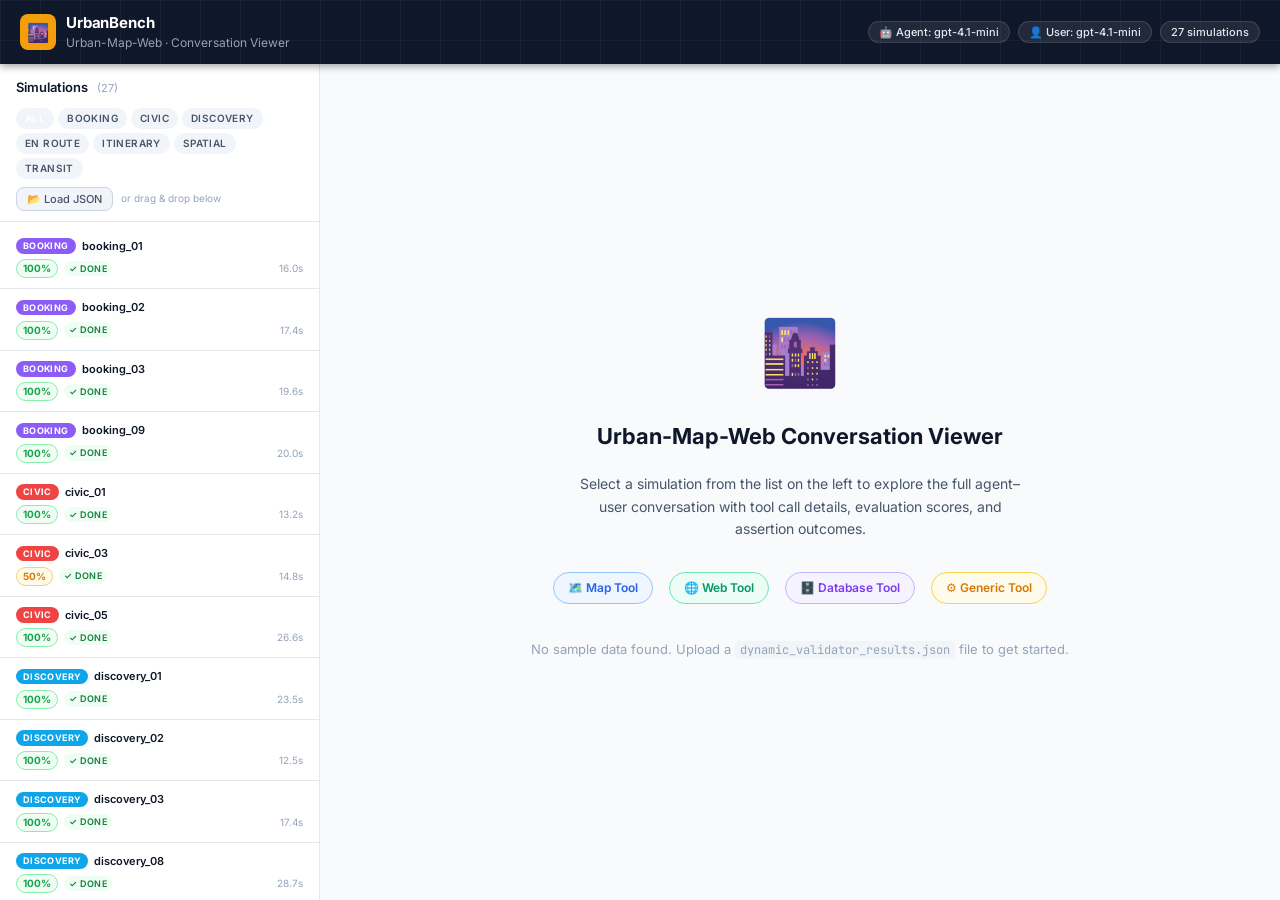
==== index.html @ 70cc8c1f "feat: urban map web discovery conversation viewer with benchmark metrics - Interactive web app to vi" ====
<!DOCTYPE html>
<html lang="en">
<head>
  <meta charset="UTF-8">
  <meta name="viewport" content="width=device-width, initial-scale=1.0">
  <title>UrbanBench — Conversation Viewer</title>
  <meta name="description" content="Visualise agent–user conversations from the UrbanBench urban-map-web benchmark.">

  <!-- Fonts -->
  <link rel="preconnect" href="https://fonts.googleapis.com">
  <link rel="preconnect" href="https://fonts.gstatic.com" crossorigin>
  <link href="https://fonts.googleapis.com/css2?family=Inter:wght@400;500;600;700&family=JetBrains+Mono:wght@400;600&display=swap" rel="stylesheet">

  <!-- Styles -->
  <link rel="stylesheet" href="css/theme.css">
  <link rel="stylesheet" href="css/components.css">
</head>

<body>

  <!-- ── Loading / Error overlays ────────────────────────────────────────── -->
  <div id="loading-overlay">
    <div class="spinner"></div>
    <p>Loading simulation data…</p>
  </div>

  <div id="error-overlay" class="hidden">
    <span style="font-size:48px">⚠️</span>
    <p id="error-msg">An error occurred.</p>
    <label for="file-input-err" style="cursor:pointer;margin-top:8px">
      <button onclick="document.getElementById('file-input').click()"
              style="padding:6px 16px;border-radius:6px;border:1px solid var(--border-medium);background:var(--surface-0);font-size:13px">
        Upload JSON file
      </button>
    </label>
  </div>

  <!-- ── Header ───────────────────────────────────────────────────────────── -->
  <header id="app-header">
    <a class="header-logo" href="#">
      <div class="header-logo-icon" title="UrbanBench">🌆</div>
      <div>
        <div class="header-title">UrbanBench</div>
        <div class="header-subtitle">Urban-Map-Web · Conversation Viewer</div>
      </div>
    </a>

    <div class="header-spacer"></div>

    <!-- Populated by app.js once data loads -->
    <div id="header-meta" class="header-meta"></div>
  </header>

  <!-- ── App body ─────────────────────────────────────────────────────────── -->
  <div id="app-body">

    <!-- ── Sidebar ──────────────────────────────────────────────────────── -->
    <aside id="sidebar">
      <div class="sidebar-header">
        <h2>
          Simulations
          <span id="sim-count" class="sidebar-count">(0)</span>
        </h2>

        <!-- Task type filter -->
        <div id="filter-chips" class="filter-chips"></div>

        <!-- File upload -->
        <div class="upload-row">
          <button id="upload-btn" class="upload-btn" type="button">
            📂 Load JSON
          </button>
          <span class="upload-hint">or drag &amp; drop below</span>
          <input type="file" id="file-input" accept=".json,application/json">
        </div>
      </div>

      <!-- Simulation list (rendered by app.js) -->
      <div id="simulation-list">
        <div class="sidebar-empty">
          <span class="icon">🗺️</span>
          <p>No data loaded yet.<br>Click <strong>Load JSON</strong> to begin.</p>
        </div>
      </div>
    </aside>

    <!-- ── Main content ──────────────────────────────────────────────────── -->
    <main id="main-content">

      <!-- Welcome / no-selection screen -->
      <div id="welcome-screen">
        <div class="welcome-icon">🌆</div>
        <div class="welcome-title">Urban-Map-Web Conversation Viewer</div>
        <div class="welcome-subtitle">
          Select a simulation from the list on the left to explore the full
          agent–user conversation with tool call details, evaluation scores,
          and assertion outcomes.
        </div>

        <!-- Tool group legend -->
        <div class="welcome-legend">
          <div class="legend-item map">🗺️ Map Tool</div>
          <div class="legend-item web">🌐 Web Tool</div>
          <div class="legend-item db">🗄️ Database Tool</div>
          <div class="legend-item generic">⚙️ Generic Tool</div>
        </div>

        <!-- Upload hint when no data -->
        <div id="welcome-upload-hint" style="margin-top:16px;font-size:13px;color:var(--text-muted)">
          No sample data found. Upload a
          <code style="background:var(--surface-2);padding:1px 5px;border-radius:4px;font-size:12px">dynamic_validator_results.json</code>
          file to get started.
        </div>
      </div>

      <!-- Conversation view (hidden until a simulation is selected) -->
      <div id="conversation-view" class="hidden">

        <!-- Task info panel -->
        <div id="task-info-panel">
          <div id="task-info-header" class="task-info-header">
            <span style="font-size:13px">📊</span>
            <span id="task-info-id" class="task-info-id"></span>
            <span id="task-info-toggle" class="task-info-toggle open">▲</span>
          </div>
          <div id="task-info-body" class="task-info-body">
            <!-- Populated by app.js -->
          </div>
        </div>

        <!-- Thread -->
        <div id="thread-container">
          <!-- Populated by app.js -->
        </div>

      </div><!-- /#conversation-view -->

    </main><!-- /#main-content -->

  </div><!-- /#app-body -->

  <!-- ── Scripts (ES modules) ─────────────────────────────────────────────── -->
  <script type="module" src="js/app.js"></script>

</body>
</html>
---- css/theme.css ----
/* theme.css — CSS custom properties, global reset, header */

/* ── Colour palette ──────────────────────────────────────────────────────── */
:root {
  /* Brand */
  --color-brand-dark:   #0f172a;
  --color-brand:        #1e3a5f;
  --color-brand-light:  #1d4ed8;

  /* Urban map accent */
  --color-accent:       #f59e0b;       /* amber — city-light */

  /* Tool groups */
  --color-map:          #2563eb;
  --color-map-bg:       #eff6ff;
  --color-map-border:   #93c5fd;

  --color-web:          #059669;
  --color-web-bg:       #ecfdf5;
  --color-web-border:   #6ee7b7;

  --color-db:           #7c3aed;
  --color-db-bg:        #f5f3ff;
  --color-db-border:    #c4b5fd;

  --color-generic:      #d97706;
  --color-generic-bg:   #fffbeb;
  --color-generic-border:#fcd34d;

  /* Task types */
  --color-type-discovery:     #0ea5e9;
  --color-type-booking:       #8b5cf6;
  --color-type-en_route:      #10b981;
  --color-type-civic:         #ef4444;
  --color-type-transit:       #f59e0b;
  --color-type-event_transit: #ec4899;
  --color-type-spatial_filter:#06b6d4;
  --color-type-itinerary:     #84cc16;
  --color-type-other:         #6b7280;

  /* Surfaces */
  --surface-0:    #ffffff;
  --surface-1:    #f8fafc;
  --surface-2:    #f1f5f9;
  --surface-3:    #e2e8f0;

  /* Text */
  --text-primary:   #0f172a;
  --text-secondary: #475569;
  --text-muted:     #94a3b8;

  /* Borders */
  --border-light:   #e2e8f0;
  --border-medium:  #cbd5e1;

  /* Shadows */
  --shadow-sm:  0 1px 2px 0 rgb(0 0 0 / 0.05);
  --shadow-md:  0 4px 6px -1px rgb(0 0 0 / 0.1), 0 2px 4px -2px rgb(0 0 0 / 0.1);
  --shadow-lg:  0 10px 15px -3px rgb(0 0 0 / 0.1), 0 4px 6px -4px rgb(0 0 0 / 0.1);

  /* Geometry */
  --radius-sm:   4px;
  --radius-md:   8px;
  --radius-lg:   12px;
  --radius-full: 9999px;

  /* Layout */
  --sidebar-width: 320px;
  --header-height: 64px;
}

/* ── Reset ───────────────────────────────────────────────────────────────── */
*, *::before, *::after { box-sizing: border-box; margin: 0; padding: 0; }

html, body {
  height: 100%;
  overflow: hidden;
  font-family: 'Inter', system-ui, -apple-system, BlinkMacSystemFont, 'Segoe UI', sans-serif;
  font-size: 14px;
  line-height: 1.5;
  color: var(--text-primary);
  background: var(--surface-1);
}

a { color: var(--color-brand-light); text-decoration: none; }
a:hover { text-decoration: underline; }

button { cursor: pointer; font-family: inherit; }
input, textarea { font-family: inherit; }
pre, code { font-family: 'JetBrains Mono', 'Fira Code', 'Cascadia Code', monospace; }

/* ── Scrollbars ──────────────────────────────────────────────────────────── */
::-webkit-scrollbar { width: 6px; height: 6px; }
::-webkit-scrollbar-track { background: transparent; }
::-webkit-scrollbar-thumb { background: var(--border-medium); border-radius: 3px; }
::-webkit-scrollbar-thumb:hover { background: var(--text-muted); }

/* ── Header ──────────────────────────────────────────────────────────────── */
#app-header {
  position: fixed;
  top: 0; left: 0; right: 0;
  height: var(--header-height);
  background: var(--color-brand-dark);
  display: flex;
  align-items: center;
  padding: 0 20px;
  gap: 16px;
  z-index: 100;
  /* subtle city-grid SVG pattern */
  background-image:
    linear-gradient(rgba(255,255,255,0.04) 1px, transparent 1px),
    linear-gradient(90deg, rgba(255,255,255,0.04) 1px, transparent 1px),
    linear-gradient(var(--color-brand-dark), var(--color-brand-dark));
  background-size: 40px 40px, 40px 40px, 100% 100%;
  box-shadow: 0 2px 8px rgb(0 0 0 / 0.4);
}

.header-logo {
  display: flex;
  align-items: center;
  gap: 10px;
  text-decoration: none;
}

.header-logo-icon {
  width: 36px;
  height: 36px;
  background: var(--color-accent);
  border-radius: var(--radius-md);
  display: flex;
  align-items: center;
  justify-content: center;
  font-size: 18px;
  flex-shrink: 0;
}

.header-title {
  color: #ffffff;
  font-size: 15px;
  font-weight: 700;
  letter-spacing: -0.01em;
}

.header-subtitle {
  color: var(--text-muted);
  font-size: 12px;
  font-weight: 400;
}

.header-spacer { flex: 1; }

.header-meta {
  display: flex;
  align-items: center;
  gap: 8px;
  color: var(--text-muted);
  font-size: 12px;
}

.header-meta-badge {
  background: rgba(255,255,255,0.08);
  border: 1px solid rgba(255,255,255,0.12);
  border-radius: var(--radius-full);
  padding: 2px 10px;
  color: #e2e8f0;
  font-size: 11px;
  font-weight: 500;
}

/* ── Layout body (below header) ──────────────────────────────────────────── */
#app-body {
  display: flex;
  position: fixed;
  top: var(--header-height);
  left: 0; right: 0; bottom: 0;
}

/* ── Loading / Error overlay ─────────────────────────────────────────────── */
#loading-overlay,
#error-overlay {
  position: fixed;
  inset: 0;
  background: var(--surface-0);
  z-index: 200;
  display: flex;
  flex-direction: column;
  align-items: center;
  justify-content: center;
  gap: 12px;
}

#loading-overlay .spinner {
  width: 40px; height: 40px;
  border: 3px solid var(--border-medium);
  border-top-color: var(--color-brand-light);
  border-radius: 50%;
  animation: spin 0.8s linear infinite;
}

@keyframes spin { to { transform: rotate(360deg); } }

#loading-overlay p { color: var(--text-secondary); font-size: 13px; }
#error-overlay p { color: #ef4444; font-size: 13px; max-width: 500px; text-align: center; }

/* ── Utility classes ─────────────────────────────────────────────────────── */
.hidden { display: none !important; }
.sr-only { position: absolute; width: 1px; height: 1px; overflow: hidden; clip: rect(0,0,0,0); }

.score-pass { color: #16a34a; font-weight: 600; }
.score-fail { color: #dc2626; font-weight: 600; }
.score-partial { color: #d97706; font-weight: 600; }
---- css/components.css ----
/* components.css — sidebar, conversation, tool cards, task info panel */

/* ═══════════════════════════════════════════════════════════════════════════
   SIDEBAR
   ═══════════════════════════════════════════════════════════════════════════ */

#sidebar {
  width: var(--sidebar-width);
  flex-shrink: 0;
  display: flex;
  flex-direction: column;
  background: var(--surface-0);
  border-right: 1px solid var(--border-light);
  overflow: hidden;
}

/* ── Sidebar header ──────────────────────────────────────────────────────── */
.sidebar-header {
  padding: 14px 16px 10px;
  border-bottom: 1px solid var(--border-light);
  background: var(--surface-0);
  flex-shrink: 0;
}

.sidebar-header h2 {
  font-size: 13px;
  font-weight: 600;
  color: var(--text-primary);
  margin-bottom: 10px;
}

.sidebar-count {
  font-size: 11px;
  font-weight: 400;
  color: var(--text-muted);
  margin-left: 6px;
}

/* Type filter chips */
.filter-chips {
  display: flex;
  flex-wrap: wrap;
  gap: 4px;
  margin-bottom: 6px;
}

.filter-chip {
  display: inline-flex;
  align-items: center;
  gap: 4px;
  padding: 2px 8px;
  border-radius: var(--radius-full);
  font-size: 10px;
  font-weight: 600;
  border: 1px solid transparent;
  background: var(--surface-2);
  color: var(--text-secondary);
  cursor: pointer;
  transition: all 0.15s;
  text-transform: uppercase;
  letter-spacing: 0.04em;
}

.filter-chip:hover { opacity: 0.8; }

.filter-chip.active {
  color: #fff;
  border-color: transparent;
}

/* Per-type chip colours (active state) */
.filter-chip[data-type="discovery"].active   { background: var(--color-type-discovery); }
.filter-chip[data-type="booking"].active     { background: var(--color-type-booking); }
.filter-chip[data-type="en_route"].active    { background: var(--color-type-en_route); }
.filter-chip[data-type="civic"].active       { background: var(--color-type-civic); }
.filter-chip[data-type="transit"].active     { background: var(--color-type-transit); color: #1a1a1a; }
.filter-chip[data-type="event_transit"].active { background: var(--color-type-event_transit); }
.filter-chip[data-type="spatial_filter"].active { background: var(--color-type-spatial_filter); }
.filter-chip[data-type="itinerary"].active   { background: var(--color-type-itinerary); color: #1a1a1a; }
.filter-chip[data-type="other"].active       { background: var(--color-type-other); }

/* File upload inside sidebar header */
.upload-row {
  display: flex;
  align-items: center;
  gap: 8px;
  margin-top: 8px;
}

.upload-btn {
  display: inline-flex;
  align-items: center;
  gap: 5px;
  padding: 4px 10px;
  border-radius: var(--radius-md);
  background: var(--surface-2);
  border: 1px solid var(--border-medium);
  color: var(--text-secondary);
  font-size: 11px;
  font-weight: 500;
  cursor: pointer;
  transition: background 0.15s;
}

.upload-btn:hover { background: var(--surface-3); }
#file-input { display: none; }

.upload-hint {
  font-size: 10px;
  color: var(--text-muted);
}

/* ── Sidebar list ────────────────────────────────────────────────────────── */
#simulation-list {
  flex: 1;
  overflow-y: auto;
  padding: 6px 0;
}

.sim-item {
  padding: 10px 16px;
  cursor: pointer;
  border-bottom: 1px solid var(--border-light);
  transition: background 0.12s;
  position: relative;
}

.sim-item:hover { background: var(--surface-1); }

.sim-item.active {
  background: #eff6ff;
  border-left: 3px solid var(--color-brand-light);
  padding-left: 13px;
}

.sim-item-header {
  display: flex;
  align-items: center;
  gap: 6px;
  margin-bottom: 5px;
}

.task-type-badge {
  display: inline-flex;
  align-items: center;
  padding: 1px 7px;
  border-radius: var(--radius-full);
  font-size: 9px;
  font-weight: 700;
  text-transform: uppercase;
  letter-spacing: 0.04em;
  color: #fff;
  white-space: nowrap;
  flex-shrink: 0;
}

.task-type-badge[data-type="discovery"]     { background: var(--color-type-discovery); }
.task-type-badge[data-type="booking"]       { background: var(--color-type-booking); }
.task-type-badge[data-type="en_route"]      { background: var(--color-type-en_route); }
.task-type-badge[data-type="civic"]         { background: var(--color-type-civic); }
.task-type-badge[data-type="transit"]       { background: var(--color-type-transit); color: #1a1a1a; }
.task-type-badge[data-type="event_transit"] { background: var(--color-type-event_transit); }
.task-type-badge[data-type="spatial_filter"]{ background: var(--color-type-spatial_filter); }
.task-type-badge[data-type="itinerary"]     { background: var(--color-type-itinerary); color: #1a1a1a; }
.task-type-badge[data-type="other"]         { background: var(--color-type-other); }

.sim-task-id {
  font-size: 11px;
  font-weight: 600;
  color: var(--text-primary);
  white-space: nowrap;
  overflow: hidden;
  text-overflow: ellipsis;
}

.sim-item-meta {
  display: flex;
  align-items: center;
  gap: 6px;
  flex-wrap: wrap;
}

.score-chip {
  display: inline-flex;
  align-items: center;
  gap: 3px;
  padding: 1px 6px;
  border-radius: var(--radius-full);
  font-size: 10px;
  font-weight: 700;
  border: 1px solid;
}

.score-chip.pass    { background: #f0fdf4; color: #16a34a; border-color: #86efac; }
.score-chip.partial { background: #fffbeb; color: #d97706; border-color: #fcd34d; }
.score-chip.fail    { background: #fef2f2; color: #dc2626; border-color: #fca5a5; }
.score-chip.unknown { background: var(--surface-2); color: var(--text-muted); border-color: var(--border-light); }

.termination-badge {
  font-size: 9px;
  font-weight: 600;
  text-transform: uppercase;
  letter-spacing: 0.04em;
  padding: 1px 5px;
  border-radius: var(--radius-full);
  background: var(--surface-2);
  color: var(--text-muted);
}

.termination-badge.user_stop    { background: #f0fdf4; color: #15803d; }
.termination-badge.max_steps    { background: #fff7ed; color: #c2410c; }
.termination-badge.max_errors   { background: #fef2f2; color: #b91c1c; }

.sim-duration {
  font-size: 10px;
  color: var(--text-muted);
  margin-left: auto;
}

/* ── Sidebar empty state ─────────────────────────────────────────────────── */
.sidebar-empty {
  display: flex;
  flex-direction: column;
  align-items: center;
  justify-content: center;
  height: 200px;
  color: var(--text-muted);
  font-size: 12px;
  text-align: center;
  padding: 20px;
  gap: 8px;
}

.sidebar-empty .icon { font-size: 32px; }


/* ═══════════════════════════════════════════════════════════════════════════
   MAIN CONTENT AREA
   ═══════════════════════════════════════════════════════════════════════════ */

#main-content {
  flex: 1;
  display: flex;
  flex-direction: column;
  overflow: hidden;
  background: var(--surface-1);
}

/* ── Welcome / no-selection screen ──────────────────────────────────────── */
#welcome-screen {
  flex: 1;
  display: flex;
  flex-direction: column;
  align-items: center;
  justify-content: center;
  gap: 20px;
  padding: 40px;
  text-align: center;
}

.welcome-icon { font-size: 64px; }
.welcome-title { font-size: 22px; font-weight: 700; color: var(--text-primary); }
.welcome-subtitle { font-size: 14px; color: var(--text-secondary); max-width: 440px; line-height: 1.6; }

.welcome-legend {
  display: flex;
  gap: 16px;
  flex-wrap: wrap;
  justify-content: center;
  margin-top: 12px;
}

.legend-item {
  display: flex;
  align-items: center;
  gap: 6px;
  padding: 6px 14px;
  border-radius: var(--radius-full);
  font-size: 12px;
  font-weight: 600;
  border: 1.5px solid;
}

.legend-item.map     { color: var(--color-map);     background: var(--color-map-bg);     border-color: var(--color-map-border); }
.legend-item.web     { color: var(--color-web);     background: var(--color-web-bg);     border-color: var(--color-web-border); }
.legend-item.db      { color: var(--color-db);      background: var(--color-db-bg);      border-color: var(--color-db-border); }
.legend-item.generic { color: var(--color-generic); background: var(--color-generic-bg); border-color: var(--color-generic-border); }

/* ── Conversation view ───────────────────────────────────────────────────── */
#conversation-view {
  display: flex;
  flex-direction: column;
  flex: 1;
  overflow: hidden;
}

/* ── Task info panel ─────────────────────────────────────────────────────── */
#task-info-panel {
  background: var(--surface-0);
  border-bottom: 1px solid var(--border-light);
  flex-shrink: 0;
  box-shadow: var(--shadow-sm);
}

.task-info-header {
  display: flex;
  align-items: center;
  gap: 10px;
  padding: 10px 20px;
  cursor: pointer;
  user-select: none;
}

.task-info-header:hover { background: var(--surface-1); }

.task-info-id {
  font-size: 13px;
  font-weight: 700;
  color: var(--text-primary);
  font-family: 'JetBrains Mono', monospace;
}

.task-info-toggle {
  margin-left: auto;
  font-size: 11px;
  color: var(--text-muted);
  transition: transform 0.2s;
}

.task-info-toggle.open { transform: rotate(180deg); }

.task-info-body {
  padding: 0 20px 14px;
  display: grid;
  grid-template-columns: 1fr 1fr;
  gap: 12px;
  font-size: 12px;
}

.task-info-section h4 {
  font-size: 10px;
  font-weight: 600;
  text-transform: uppercase;
  letter-spacing: 0.06em;
  color: var(--text-muted);
  margin-bottom: 4px;
}

.task-info-section p {
  color: var(--text-secondary);
  line-height: 1.5;
}

.reward-table {
  width: 100%;
  border-collapse: collapse;
  font-size: 11px;
}

.reward-table th {
  text-align: left;
  padding: 2px 0;
  color: var(--text-muted);
  font-weight: 600;
  text-transform: uppercase;
  font-size: 9px;
  letter-spacing: 0.04em;
  border-bottom: 1px solid var(--border-light);
}

.reward-table td {
  padding: 3px 0;
  color: var(--text-secondary);
  border-bottom: 1px solid var(--border-light);
}

.reward-table td:last-child { text-align: right; font-weight: 700; }

.action-steps-list {
  display: flex;
  flex-direction: column;
  gap: 3px;
}

.action-step {
  display: flex;
  align-items: center;
  gap: 6px;
  font-size: 11px;
}

.action-step-icon {
  width: 14px; height: 14px;
  border-radius: 50%;
  display: flex;
  align-items: center;
  justify-content: center;
  font-size: 9px;
  flex-shrink: 0;
}

.action-step-icon.pass { background: #bbf7d0; color: #15803d; }
.action-step-icon.fail { background: #fecaca; color: #b91c1c; }
.action-step-icon.unknown { background: var(--surface-2); color: var(--text-muted); }

.nl-assertion {
  display: flex;
  align-items: flex-start;
  gap: 6px;
  font-size: 11px;
  color: var(--text-secondary);
  line-height: 1.4;
  margin-bottom: 2px;
}

.nl-assertion .dot {
  width: 8px; height: 8px;
  border-radius: 50%;
  margin-top: 3px;
  flex-shrink: 0;
}

.nl-assertion .dot.pass { background: #22c55e; }
.nl-assertion .dot.fail { background: #ef4444; }
.nl-assertion .dot.unknown { background: var(--text-muted); }

/* ── Conversation thread ─────────────────────────────────────────────────── */
#thread-container {
  flex: 1;
  overflow-y: auto;
  padding: 20px;
  display: flex;
  flex-direction: column;
  gap: 12px;
}

/* ── Message bubbles ─────────────────────────────────────────────────────── */
.msg-row {
  display: flex;
  gap: 10px;
  max-width: 760px;
}

.msg-row.user {
  align-self: flex-end;
  flex-direction: row-reverse;
  max-width: 620px;
}

.msg-avatar {
  width: 30px; height: 30px;
  border-radius: 50%;
  display: flex;
  align-items: center;
  justify-content: center;
  font-size: 14px;
  flex-shrink: 0;
  margin-top: 2px;
}

.msg-row.agent .msg-avatar { background: #e0e7ff; }
.msg-row.user  .msg-avatar { background: #dbeafe; }

.msg-bubble {
  padding: 10px 14px;
  border-radius: var(--radius-lg);
  font-size: 13px;
  line-height: 1.6;
  max-width: 100%;
  word-wrap: break-word;
  box-shadow: var(--shadow-sm);
}

.msg-row.agent .msg-bubble {
  background: var(--surface-0);
  border: 1px solid var(--border-light);
  border-top-left-radius: 4px;
  color: var(--text-primary);
}

.msg-row.user .msg-bubble {
  background: #2563eb;
  color: #ffffff;
  border-top-right-radius: 4px;
}

.msg-bubble p { margin-bottom: 6px; }
.msg-bubble p:last-child { margin-bottom: 0; }

.msg-bubble strong { font-weight: 600; }
.msg-bubble em { font-style: italic; }

/* inline code inside bubbles */
.msg-bubble code {
  background: rgba(0,0,0,0.06);
  padding: 1px 4px;
  border-radius: 3px;
  font-size: 12px;
}

.msg-row.user .msg-bubble code { background: rgba(255,255,255,0.2); }

/* markdown-ish list inside bubbles */
.msg-bubble ul, .msg-bubble ol {
  padding-left: 18px;
  margin: 4px 0;
}

.msg-bubble li { margin-bottom: 2px; }

/* ── Tool call card ──────────────────────────────────────────────────────── */
.tool-call-card {
  border-radius: var(--radius-md);
  border: 1px solid;
  overflow: hidden;
  box-shadow: var(--shadow-sm);
  margin-left: 40px; /* indent under agent avatar column */
  max-width: 720px;
  transition: box-shadow 0.15s;
}

.tool-call-card:hover { box-shadow: var(--shadow-md); }

/* colour by group via CSS vars injected inline */
.tool-call-card .tool-header {
  display: flex;
  align-items: center;
  gap: 8px;
  padding: 8px 12px;
  font-size: 12px;
  cursor: default;
  border-bottom: 1px solid;
}

.group-badge {
  display: inline-flex;
  align-items: center;
  gap: 4px;
  padding: 2px 8px;
  border-radius: var(--radius-full);
  font-size: 10px;
  font-weight: 700;
  text-transform: uppercase;
  letter-spacing: 0.05em;
  white-space: nowrap;
  border: 1px solid;
}

.tool-name {
  font-family: 'JetBrains Mono', 'Fira Code', monospace;
  font-size: 12px;
  font-weight: 600;
  color: var(--text-primary);
}

.tool-error-badge {
  margin-left: auto;
  padding: 1px 7px;
  font-size: 9px;
  font-weight: 700;
  text-transform: uppercase;
  letter-spacing: 0.04em;
  background: #fef2f2;
  color: #b91c1c;
  border: 1px solid #fca5a5;
  border-radius: var(--radius-full);
}

.tool-call-card .tool-body {
  padding: 10px 12px;
  display: flex;
  flex-direction: column;
  gap: 8px;
}

/* Collapsible section: Arguments / Result */
.collapsible-section {
  display: flex;
  flex-direction: column;
  gap: 0;
}

.collapsible-trigger {
  display: flex;
  align-items: center;
  gap: 6px;
  cursor: pointer;
  user-select: none;
  font-size: 10px;
  font-weight: 600;
  text-transform: uppercase;
  letter-spacing: 0.06em;
  color: var(--text-muted);
  padding: 2px 0;
}

.collapsible-trigger:hover { color: var(--text-secondary); }

.collapsible-arrow {
  display: inline-block;
  transition: transform 0.15s;
  font-size: 8px;
}

.collapsible-arrow.open { transform: rotate(90deg); }

.collapsible-content {
  display: none;
  padding: 6px 0 0;
}

.collapsible-content.open { display: block; }

/* JSON / text display */
.json-block {
  background: var(--surface-1);
  border: 1px solid var(--border-light);
  border-radius: var(--radius-sm);
  padding: 8px 10px;
  font-size: 11px;
  font-family: 'JetBrains Mono', 'Fira Code', monospace;
  overflow-x: auto;
  white-space: pre;
  color: var(--text-secondary);
  max-height: 300px;
  overflow-y: auto;
  line-height: 1.5;
}

.json-block.error {
  background: #fef2f2;
  border-color: #fca5a5;
  color: #b91c1c;
}

/* JSON syntax highlighting */
.json-block .jk  { color: #6366f1; }  /* key */
.json-block .js  { color: #16a34a; }  /* string value */
.json-block .jn  { color: #0284c7; }  /* number */
.json-block .jb  { color: #7c3aed; }  /* boolean */
.json-block .jnl { color: #94a3b8; }  /* null */

/* ── Tool group legend (shown when tool is unknown / generic fallback) ────── */
.tool-group-legend {
  display: flex;
  gap: 10px;
  flex-wrap: wrap;
  padding: 14px 20px;
  background: var(--surface-0);
  border-top: 1px solid var(--border-light);
  flex-shrink: 0;
}

.tool-group-legend-label { font-size: 10px; color: var(--text-muted); font-weight: 600; text-transform: uppercase; letter-spacing: 0.04em; align-self: center; }


/* ═══════════════════════════════════════════════════════════════════════════
   RESPONSIVE
   ═══════════════════════════════════════════════════════════════════════════ */

@media (max-width: 768px) {
  :root { --sidebar-width: 260px; }
  #thread-container { padding: 12px; }
  .task-info-body { grid-template-columns: 1fr; }
  .tool-call-card { margin-left: 0; }
}

@media (max-width: 560px) {
  #sidebar {
    position: fixed;
    top: var(--header-height);
    left: -100%;
    bottom: 0;
    z-index: 50;
    transition: left 0.25s ease;
    box-shadow: var(--shadow-lg);
  }

  #sidebar.open { left: 0; }

  #main-content { width: 100%; }

  .header-meta { display: none; }
}

/* ── Formatted result styles (from resultFormatter.js) ──────────────────────── */
.formatted-result table {
  width: 100%;
  border-collapse: collapse;
  font-size: 11px;
  margin: 4px 0;
}

.formatted-result th {
  text-align: left;
  padding: 5px 8px;
  border-bottom: 2px solid var(--border-medium);
  font-weight: 600;
  color: var(--text-secondary);
  background: var(--surface-1);
  font-size: 10px;
  text-transform: uppercase;
  letter-spacing: 0.04em;
}

.formatted-result td {
  padding: 6px 8px;
  border-bottom: 1px solid var(--border-light);
  color: var(--text-secondary);
  vertical-align: top;
}

.formatted-result tr:last-child td {
  border-bottom: none;
}

.formatted-result details {
  font-size: 11px;
}

.formatted-result summary {
  cursor: pointer;
  color: var(--text-secondary);
  font-weight: 500;
  margin: 4px 0;
  user-select: none;
}

.formatted-result summary:hover {
  color: var(--text-primary);
}

.formatted-result details[open] summary {
  color: var(--color-brand-light);
}

.formatted-result strong {
  color: var(--text-primary);
  font-weight: 600;
}

/* Place details card styling */
.place-details-card {
  background: var(--surface-1);
  border-radius: var(--radius-md);
  padding: 10px;
  border-left: 3px solid var(--color-map);
  margin: 4px 0;
}

.place-name {
  font-weight: 700;
  color: var(--text-primary);
  font-size: 12px;
  margin-bottom: 6px;
}

.place-info-item {
  display: flex;
  gap: 6px;
  font-size: 11px;
  margin-bottom: 3px;
  color: var(--text-secondary);
}

.place-info-item-label {
  font-weight: 600;
  min-width: 70px;
}

/* Booking confirmation styling */
.booking-success {
  background: #f0fdf4;
  border: 1px solid #86efac;
  border-radius: var(--radius-md);
  padding: 8px 10px;
  margin: 4px 0;
}

.booking-success-header {
  color: #15803d;
  font-weight: 700;
  font-size: 11px;
  margin-bottom: 6px;
  display: flex;
  gap: 4px;
  align-items: center;
}

/* Report submission styling */
.report-success {
  background: #fef2f2;
  border: 1px solid #fca5a5;
  border-radius: var(--radius-md);
  padding: 8px 10px;
  margin: 4px 0;
}

.report-success-header {
  color: #dc2626;
  font-weight: 700;
  font-size: 11px;
  margin-bottom: 6px;
  display: flex;
  gap: 4px;
  align-items: center;
}

.report-ticket-id {
  font-family: 'JetBrains Mono', monospace;
  color: #7c3aed;
  font-weight: 700;
}
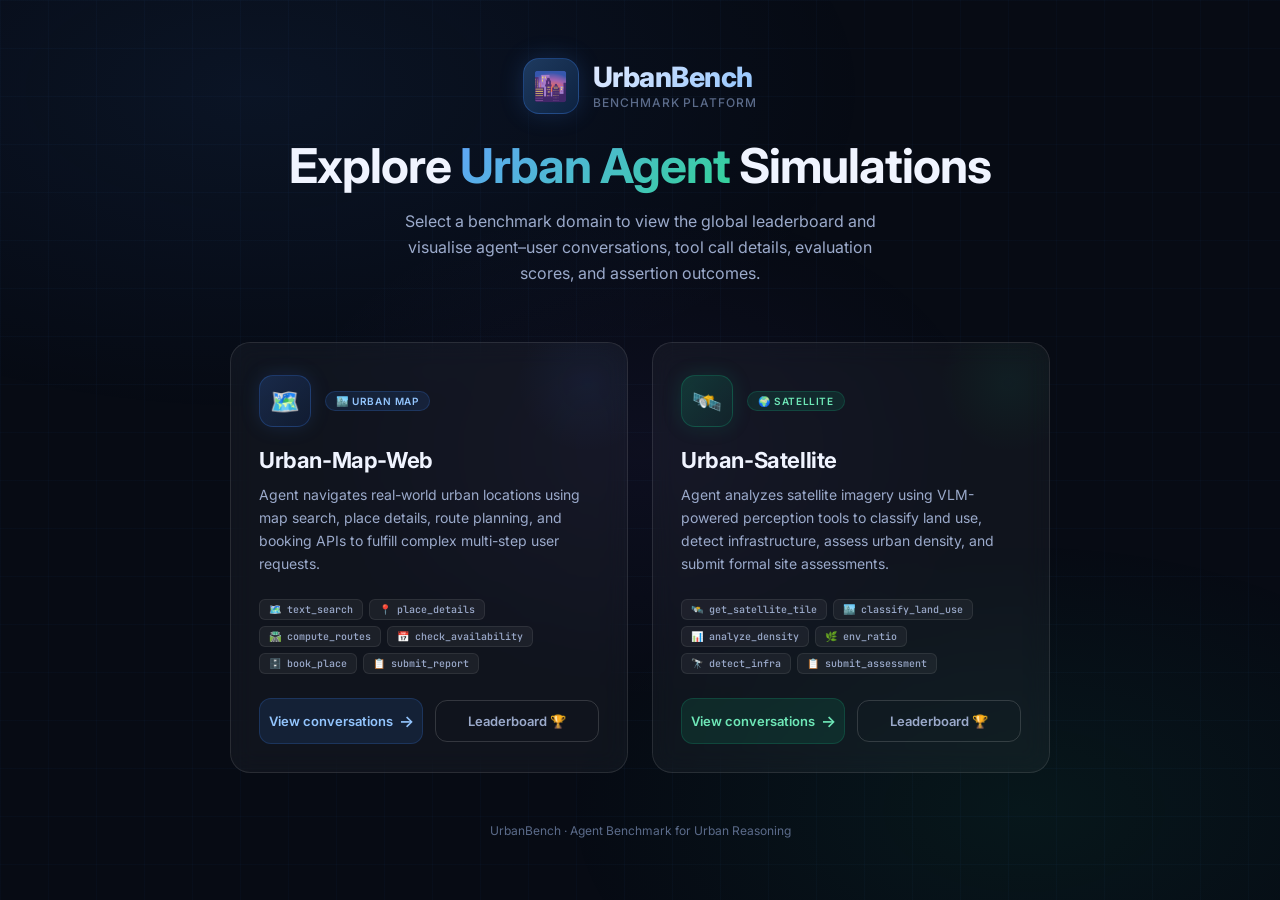
==== commit 75261573: "update leaderboard" ====
--- a/index.html
+++ b/index.html
@@ -3,144 +3,118 @@
 <head>
   <meta charset="UTF-8">
   <meta name="viewport" content="width=device-width, initial-scale=1.0">
-  <title>UrbanBench — Conversation Viewer</title>
-  <meta name="description" content="Visualise agent–user conversations from the UrbanBench urban-map-web benchmark.">
-
-  <!-- Fonts -->
+  <title>UrbanBench — Benchmark Viewer</title>
+  <meta name="description" content="UrbanBench: Interactive viewer for agent–user conversation simulations across urban reasoning domains.">
   <link rel="preconnect" href="https://fonts.googleapis.com">
   <link rel="preconnect" href="https://fonts.gstatic.com" crossorigin>
-  <link href="https://fonts.googleapis.com/css2?family=Inter:wght@400;500;600;700&family=JetBrains+Mono:wght@400;600&display=swap" rel="stylesheet">
-
-  <!-- Styles -->
-  <link rel="stylesheet" href="css/theme.css">
-  <link rel="stylesheet" href="css/components.css">
+  <link href="https://fonts.googleapis.com/css2?family=Inter:wght@300;400;500;600;700;800&family=JetBrains+Mono:wght@400;600&display=swap" rel="stylesheet">
+  <link rel="stylesheet" href="css/landing.css">
 </head>
 
 <body>
+  <div class="landing-wrapper">
 
-  <!-- ── Loading / Error overlays ────────────────────────────────────────── -->
-  <div id="loading-overlay">
-    <div class="spinner"></div>
-    <p>Loading simulation data…</p>
-  </div>
-
-  <div id="error-overlay" class="hidden">
-    <span style="font-size:48px">⚠️</span>
-    <p id="error-msg">An error occurred.</p>
-    <label for="file-input-err" style="cursor:pointer;margin-top:8px">
-      <button onclick="document.getElementById('file-input').click()"
-              style="padding:6px 16px;border-radius:6px;border:1px solid var(--border-medium);background:var(--surface-0);font-size:13px">
-        Upload JSON file
-      </button>
-    </label>
-  </div>
-
-  <!-- ── Header ───────────────────────────────────────────────────────────── -->
-  <header id="app-header">
-    <a class="header-logo" href="#">
-      <div class="header-logo-icon" title="UrbanBench">🌆</div>
-      <div>
-        <div class="header-title">UrbanBench</div>
-        <div class="header-subtitle">Urban-Map-Web · Conversation Viewer</div>
-      </div>
-    </a>
-
-    <div class="header-spacer"></div>
-
-    <!-- Populated by app.js once data loads -->
-    <div id="header-meta" class="header-meta"></div>
-  </header>
-
-  <!-- ── App body ─────────────────────────────────────────────────────────── -->
-  <div id="app-body">
-
-    <!-- ── Sidebar ──────────────────────────────────────────────────────── -->
-    <aside id="sidebar">
-      <div class="sidebar-header">
-        <h2>
-          Simulations
-          <span id="sim-count" class="sidebar-count">(0)</span>
-        </h2>
-
-        <!-- Task type filter -->
-        <div id="filter-chips" class="filter-chips"></div>
-
-        <!-- File upload -->
-        <div class="upload-row">
-          <button id="upload-btn" class="upload-btn" type="button">
-            📂 Load JSON
-          </button>
-          <span class="upload-hint">or drag &amp; drop below</span>
-          <input type="file" id="file-input" accept=".json,application/json">
+    <!-- ── Hero ──────────────────────────────────────────────────────────────── -->
+    <div class="hero">
+      <div class="hero-logo">
+        <div class="hero-logo-icon">🌆</div>
+        <div class="hero-brand">
+          <div class="hero-brand-name">UrbanBench</div>
+          <div class="hero-brand-sub">Benchmark Platform</div>
         </div>
       </div>
 
-      <!-- Simulation list (rendered by app.js) -->
-      <div id="simulation-list">
-        <div class="sidebar-empty">
-          <span class="icon">🗺️</span>
-          <p>No data loaded yet.<br>Click <strong>Load JSON</strong> to begin.</p>
-        </div>
-      </div>
-    </aside>
+      <h1 class="hero-title">
+        Explore <span>Urban Agent</span> Simulations
+      </h1>
+      <p class="hero-subtitle">
+        Select a benchmark domain to view the global leaderboard and visualise agent–user conversations,
+        tool call details, evaluation scores, and assertion outcomes.
+      </p>
+    </div>
 
-    <!-- ── Main content ──────────────────────────────────────────────────── -->
-    <main id="main-content">
+    <!-- ── Domain cards ───────────────────────────────────────────────────────── -->
+    <div class="domain-grid">
 
-      <!-- Welcome / no-selection screen -->
-      <div id="welcome-screen">
-        <div class="welcome-icon">🌆</div>
-        <div class="welcome-title">Urban-Map-Web Conversation Viewer</div>
-        <div class="welcome-subtitle">
-          Select a simulation from the list on the left to explore the full
-          agent–user conversation with tool call details, evaluation scores,
-          and assertion outcomes.
+      <!-- Urban-Map-Web -->
+      <div class="domain-card map" id="card-map-web">
+        <div class="card-blob"></div>
+
+        <div class="card-icon-wrap">
+          <div class="card-icon">🗺️</div>
+          <span class="card-badge">🏙️ Urban Map</span>
         </div>
 
-        <!-- Tool group legend -->
-        <div class="welcome-legend">
-          <div class="legend-item map">🗺️ Map Tool</div>
-          <div class="legend-item web">🌐 Web Tool</div>
-          <div class="legend-item db">🗄️ Database Tool</div>
-          <div class="legend-item generic">⚙️ Generic Tool</div>
+        <div class="card-title">Urban-Map-Web</div>
+        <p class="card-desc">
+          Agent navigates real-world urban locations using map search,
+          place details, route planning, and booking APIs to fulfill
+          complex multi-step user requests.
+        </p>
+
+        <div class="card-tools">
+          <span class="tool-pill">🗺️ text_search</span>
+          <span class="tool-pill">📍 place_details</span>
+          <span class="tool-pill">🛣️ compute_routes</span>
+          <span class="tool-pill">📅 check_availability</span>
+          <span class="tool-pill">🗄️ book_place</span>
+          <span class="tool-pill">📋 submit_report</span>
         </div>
 
-        <!-- Upload hint when no data -->
-        <div id="welcome-upload-hint" style="margin-top:16px;font-size:13px;color:var(--text-muted)">
-          No sample data found. Upload a
-          <code style="background:var(--surface-2);padding:1px 5px;border-radius:4px;font-size:12px">dynamic_validator_results.json</code>
-          file to get started.
+        <div class="card-cta">
+          <a class="cta-btn primary" href="urban-map-web.html">
+            <span>View conversations</span>
+            <span class="cta-arrow">→</span>
+          </a>
+          <a class="cta-btn secondary" href="leaderboard.html?domain=urban_map_web">
+            <span>Leaderboard 🏆</span>
+          </a>
         </div>
       </div>
 
-      <!-- Conversation view (hidden until a simulation is selected) -->
-      <div id="conversation-view" class="hidden">
+      <!-- Urban-Satellite -->
+      <div class="domain-card satellite" id="card-satellite">
+        <div class="card-blob"></div>
 
-        <!-- Task info panel -->
-        <div id="task-info-panel">
-          <div id="task-info-header" class="task-info-header">
-            <span style="font-size:13px">📊</span>
-            <span id="task-info-id" class="task-info-id"></span>
-            <span id="task-info-toggle" class="task-info-toggle open">▲</span>
-          </div>
-          <div id="task-info-body" class="task-info-body">
-            <!-- Populated by app.js -->
-          </div>
+        <div class="card-icon-wrap">
+          <div class="card-icon">🛰️</div>
+          <span class="card-badge">🌍 Satellite</span>
         </div>
 
-        <!-- Thread -->
-        <div id="thread-container">
-          <!-- Populated by app.js -->
+        <div class="card-title">Urban-Satellite</div>
+        <p class="card-desc">
+          Agent analyzes satellite imagery using VLM-powered perception tools
+          to classify land use, detect infrastructure, assess urban density,
+          and submit formal site assessments.
+        </p>
+
+        <div class="card-tools">
+          <span class="tool-pill">🛰️ get_satellite_tile</span>
+          <span class="tool-pill">🏙️ classify_land_use</span>
+          <span class="tool-pill">📊 analyze_density</span>
+          <span class="tool-pill">🌿 env_ratio</span>
+          <span class="tool-pill">🔭 detect_infra</span>
+          <span class="tool-pill">📋 submit_assessment</span>
         </div>
 
-      </div><!-- /#conversation-view -->
+        <div class="card-cta">
+          <a class="cta-btn primary" href="urban-satellite.html">
+            <span>View conversations</span>
+            <span class="cta-arrow">→</span>
+          </a>
+          <a class="cta-btn secondary" href="leaderboard.html?domain=urban_satellite">
+            <span>Leaderboard 🏆</span>
+          </a>
+        </div>
+      </div>
 
-    </main><!-- /#main-content -->
+    </div><!-- /.domain-grid -->
 
-  </div><!-- /#app-body -->
+    <!-- ── Footer ────────────────────────────────────────────────────────────── -->
+    <footer class="landing-footer">
+      UrbanBench · Agent Benchmark for Urban Reasoning
+    </footer>
 
-  <!-- ── Scripts (ES modules) ─────────────────────────────────────────────── -->
-  <script type="module" src="js/app.js"></script>
-
+  </div><!-- /.landing-wrapper -->
 </body>
 </html>
--- a/css/landing.css
+++ b/css/landing.css
@@ -0,0 +1,439 @@
+/* landing.css — UrbanBench Domain Selection Landing Page */
+
+@import url('https://fonts.googleapis.com/css2?family=Inter:wght@300;400;500;600;700;800&family=JetBrains+Mono:wght@400;600&display=swap');
+
+*,
+*::before,
+*::after {
+  box-sizing: border-box;
+  margin: 0;
+  padding: 0;
+}
+
+:root {
+  --bg-deep: #070b14;
+  --bg-mid: #0d1424;
+  --bg-card: rgba(255, 255, 255, 0.04);
+  --bg-card-hover: rgba(255, 255, 255, 0.08);
+  --border-card: rgba(255, 255, 255, 0.10);
+  --border-glow: rgba(255, 255, 255, 0.20);
+  --text-primary: #f0f4ff;
+  --text-secondary: #9baacb;
+  --text-muted: #5b6b8a;
+  --accent-map: #3b82f6;
+  --accent-sat: #10b981;
+  --glow-map: rgba(59, 130, 246, 0.25);
+  --glow-sat: rgba(16, 185, 129, 0.25);
+}
+
+html,
+body {
+  height: 100%;
+  font-family: 'Inter', system-ui, sans-serif;
+  background: var(--bg-deep);
+  color: var(--text-primary);
+  overflow-x: hidden;
+}
+
+/* ── Animated background ────────────────────────────────────────────────────── */
+body::before {
+  content: '';
+  position: fixed;
+  inset: 0;
+  background:
+    radial-gradient(ellipse 80% 60% at 20% 10%, rgba(59, 130, 246, 0.08) 0%, transparent 60%),
+    radial-gradient(ellipse 60% 50% at 80% 90%, rgba(16, 185, 129, 0.07) 0%, transparent 60%),
+    radial-gradient(ellipse 40% 40% at 50% 50%, rgba(139, 92, 246, 0.05) 0%, transparent 70%);
+  pointer-events: none;
+  z-index: 0;
+}
+
+/* Grid overlay */
+body::after {
+  content: '';
+  position: fixed;
+  inset: 0;
+  background-image:
+    linear-gradient(rgba(59, 130, 246, 0.03) 1px, transparent 1px),
+    linear-gradient(90deg, rgba(59, 130, 246, 0.03) 1px, transparent 1px);
+  background-size: 48px 48px;
+  pointer-events: none;
+  z-index: 0;
+}
+
+/* ── Page layout ────────────────────────────────────────────────────────────── */
+.landing-wrapper {
+  position: relative;
+  z-index: 1;
+  min-height: 100vh;
+  display: flex;
+  flex-direction: column;
+  align-items: center;
+  justify-content: center;
+  padding: 40px 24px;
+}
+
+/* ── Header / Hero ──────────────────────────────────────────────────────────── */
+.hero {
+  text-align: center;
+  margin-bottom: 56px;
+}
+
+.hero-logo {
+  display: inline-flex;
+  align-items: center;
+  gap: 14px;
+  margin-bottom: 24px;
+}
+
+.hero-logo-icon {
+  width: 56px;
+  height: 56px;
+  border-radius: 16px;
+  background: linear-gradient(135deg, #1e3a5f 0%, #0d2240 100%);
+  border: 1px solid rgba(59, 130, 246, 0.3);
+  display: flex;
+  align-items: center;
+  justify-content: center;
+  font-size: 28px;
+  box-shadow: 0 0 24px rgba(59, 130, 246, 0.2);
+}
+
+.hero-brand {
+  text-align: left;
+}
+
+.hero-brand-name {
+  font-size: 28px;
+  font-weight: 800;
+  letter-spacing: -0.5px;
+  background: linear-gradient(135deg, #e0eaff 0%, #93c5fd 100%);
+  -webkit-background-clip: text;
+  -webkit-text-fill-color: transparent;
+  background-clip: text;
+  line-height: 1;
+  margin-bottom: 4px;
+}
+
+.hero-brand-sub {
+  font-size: 12px;
+  color: var(--text-muted);
+  font-weight: 500;
+  letter-spacing: 0.08em;
+  text-transform: uppercase;
+}
+
+.hero-title {
+  font-size: clamp(28px, 5vw, 48px);
+  font-weight: 700;
+  letter-spacing: -1px;
+  line-height: 1.15;
+  color: var(--text-primary);
+  margin-bottom: 16px;
+}
+
+.hero-title span {
+  background: linear-gradient(135deg, #60a5fa 0%, #34d399 100%);
+  -webkit-background-clip: text;
+  -webkit-text-fill-color: transparent;
+  background-clip: text;
+}
+
+.hero-subtitle {
+  font-size: 16px;
+  color: var(--text-secondary);
+  max-width: 520px;
+  margin: 0 auto;
+  line-height: 1.6;
+}
+
+/* ── Domain cards container ─────────────────────────────────────────────────── */
+.domain-grid {
+  display: grid;
+  grid-template-columns: repeat(auto-fit, minmax(320px, 1fr));
+  gap: 24px;
+  width: 100%;
+  max-width: 820px;
+}
+
+/* ── Domain card ────────────────────────────────────────────────────────────── */
+.domain-card {
+  position: relative;
+  display: flex;
+  flex-direction: column;
+  background: var(--bg-card);
+  border: 1px solid var(--border-card);
+  border-radius: 20px;
+  padding: 32px 28px 28px;
+  text-decoration: none;
+  color: inherit;
+  transition: transform 0.25s ease, background 0.25s ease, border-color 0.25s ease, box-shadow 0.25s ease;
+  overflow: hidden;
+  backdrop-filter: blur(12px);
+  -webkit-backdrop-filter: blur(12px);
+}
+
+.domain-card::before {
+  content: '';
+  position: absolute;
+  inset: -1px;
+  border-radius: 21px;
+  opacity: 0;
+  transition: opacity 0.3s ease;
+  pointer-events: none;
+}
+
+.domain-card.map::before {
+  background: linear-gradient(135deg, rgba(59, 130, 246, 0.15), transparent 60%);
+}
+
+.domain-card.satellite::before {
+  background: linear-gradient(135deg, rgba(16, 185, 129, 0.15), transparent 60%);
+}
+
+.domain-card:hover {
+  background: var(--bg-card-hover);
+  border-color: var(--border-glow);
+  transform: translateY(-4px);
+}
+
+.domain-card:hover::before {
+  opacity: 1;
+}
+
+.domain-card.map:hover {
+  box-shadow: 0 20px 60px var(--glow-map), 0 0 0 1px rgba(59, 130, 246, 0.2);
+}
+
+.domain-card.satellite:hover {
+  box-shadow: 0 20px 60px var(--glow-sat), 0 0 0 1px rgba(16, 185, 129, 0.2);
+}
+
+/* Card decoration blob */
+.card-blob {
+  position: absolute;
+  top: -30px;
+  right: -30px;
+  width: 140px;
+  height: 140px;
+  border-radius: 50%;
+  opacity: 0.06;
+  transition: opacity 0.3s ease, transform 0.3s ease;
+  pointer-events: none;
+}
+
+.domain-card.map .card-blob {
+  background: radial-gradient(circle, #3b82f6 0%, transparent 70%);
+}
+
+.domain-card.satellite .card-blob {
+  background: radial-gradient(circle, #10b981 0%, transparent 70%);
+}
+
+.domain-card:hover .card-blob {
+  opacity: 0.12;
+  transform: scale(1.2);
+}
+
+/* ── Card icon ──────────────────────────────────────────────────────────────── */
+.card-icon-wrap {
+  display: flex;
+  align-items: center;
+  gap: 14px;
+  margin-bottom: 20px;
+}
+
+.card-icon {
+  width: 52px;
+  height: 52px;
+  border-radius: 14px;
+  display: flex;
+  align-items: center;
+  justify-content: center;
+  font-size: 24px;
+  flex-shrink: 0;
+  transition: transform 0.25s ease;
+}
+
+.domain-card:hover .card-icon {
+  transform: scale(1.08) rotate(-3deg);
+}
+
+.domain-card.map .card-icon {
+  background: linear-gradient(135deg, rgba(59, 130, 246, 0.20) 0%, rgba(37, 99, 235, 0.10) 100%);
+  border: 1px solid rgba(59, 130, 246, 0.25);
+  box-shadow: 0 0 20px rgba(59, 130, 246, 0.15);
+}
+
+.domain-card.satellite .card-icon {
+  background: linear-gradient(135deg, rgba(16, 185, 129, 0.20) 0%, rgba(5, 150, 105, 0.10) 100%);
+  border: 1px solid rgba(16, 185, 129, 0.25);
+  box-shadow: 0 0 20px rgba(16, 185, 129, 0.15);
+}
+
+.card-badge {
+  display: inline-flex;
+  align-items: center;
+  gap: 5px;
+  padding: 3px 10px;
+  border-radius: 999px;
+  font-size: 10px;
+  font-weight: 600;
+  letter-spacing: 0.06em;
+  text-transform: uppercase;
+}
+
+.domain-card.map .card-badge {
+  background: rgba(59, 130, 246, 0.12);
+  color: #93c5fd;
+  border: 1px solid rgba(59, 130, 246, 0.20);
+}
+
+.domain-card.satellite .card-badge {
+  background: rgba(16, 185, 129, 0.12);
+  color: #6ee7b7;
+  border: 1px solid rgba(16, 185, 129, 0.20);
+}
+
+/* ── Card text ──────────────────────────────────────────────────────────────── */
+.card-title {
+  font-size: 22px;
+  font-weight: 700;
+  letter-spacing: -0.4px;
+  color: var(--text-primary);
+  margin-bottom: 10px;
+}
+
+.card-desc {
+  font-size: 14px;
+  color: var(--text-secondary);
+  line-height: 1.65;
+  margin-bottom: 24px;
+  flex: 1;
+}
+
+/* ── Tool pills ──────────────────────────────────────────────────────────────── */
+.card-tools {
+  display: flex;
+  flex-wrap: wrap;
+  gap: 6px;
+  margin-bottom: 24px;
+}
+
+.tool-pill {
+  display: inline-flex;
+  align-items: center;
+  gap: 4px;
+  padding: 3px 9px;
+  border-radius: 6px;
+  font-size: 10px;
+  font-weight: 500;
+  background: rgba(255, 255, 255, 0.05);
+  border: 1px solid rgba(255, 255, 255, 0.08);
+  color: var(--text-secondary);
+  font-family: 'JetBrains Mono', monospace;
+}
+
+/* ── CTA buttons ──────────────────────────────────────────────────────────────── */
+.card-cta {
+  display: flex;
+  align-items: center;
+  gap: 12px;
+  margin-top: auto;
+}
+
+.cta-btn {
+  flex: 1;
+  display: flex;
+  align-items: center;
+  justify-content: center;
+  gap: 6px;
+  padding: 12px 0;
+  border-radius: 12px;
+  font-size: 13px;
+  font-weight: 600;
+  text-decoration: none;
+  transition: all 0.2s ease;
+}
+
+.cta-btn.primary {
+  background: rgba(255, 255, 255, 0.1);
+  color: #fff;
+}
+
+.domain-card.map .cta-btn.primary {
+  background: rgba(59, 130, 246, 0.12);
+  color: #93c5fd;
+  border: 1px solid rgba(59, 130, 246, 0.20);
+}
+
+.domain-card.satellite .cta-btn.primary {
+  background: rgba(16, 185, 129, 0.12);
+  color: #6ee7b7;
+  border: 1px solid rgba(16, 185, 129, 0.20);
+}
+
+.cta-btn.secondary {
+  background: transparent;
+  border: 1px solid rgba(255, 255, 255, 0.15);
+  color: #9baacb;
+}
+
+.cta-btn:hover {
+  filter: brightness(1.2);
+  transform: translateY(-2px);
+}
+
+.cta-arrow {
+  font-size: 16px;
+  transition: transform 0.2s ease;
+}
+
+.cta-btn.primary:hover .cta-arrow {
+  transform: translateX(4px);
+}
+
+/* ── Footer ──────────────────────────────────────────────────────────────────── */
+.landing-footer {
+  margin-top: 48px;
+  text-align: center;
+  font-size: 12px;
+  color: var(--text-muted);
+  line-height: 1.7;
+}
+
+.landing-footer a {
+  color: var(--text-secondary);
+  text-decoration: none;
+  border-bottom: 1px solid rgba(255, 255, 255, 0.1);
+  padding-bottom: 1px;
+  transition: color 0.2s;
+}
+
+.landing-footer a:hover {
+  color: var(--text-primary);
+}
+
+/* ── Responsive ─────────────────────────────────────────────────────────────── */
+@media (max-width: 600px) {
+  .landing-wrapper {
+    padding: 24px 16px;
+  }
+
+  .hero {
+    margin-bottom: 36px;
+  }
+
+  .hero-title {
+    font-size: 26px;
+  }
+
+  .domain-grid {
+    grid-template-columns: 1fr;
+    gap: 16px;
+  }
+
+  .domain-card {
+    padding: 24px 20px 20px;
+  }
+}
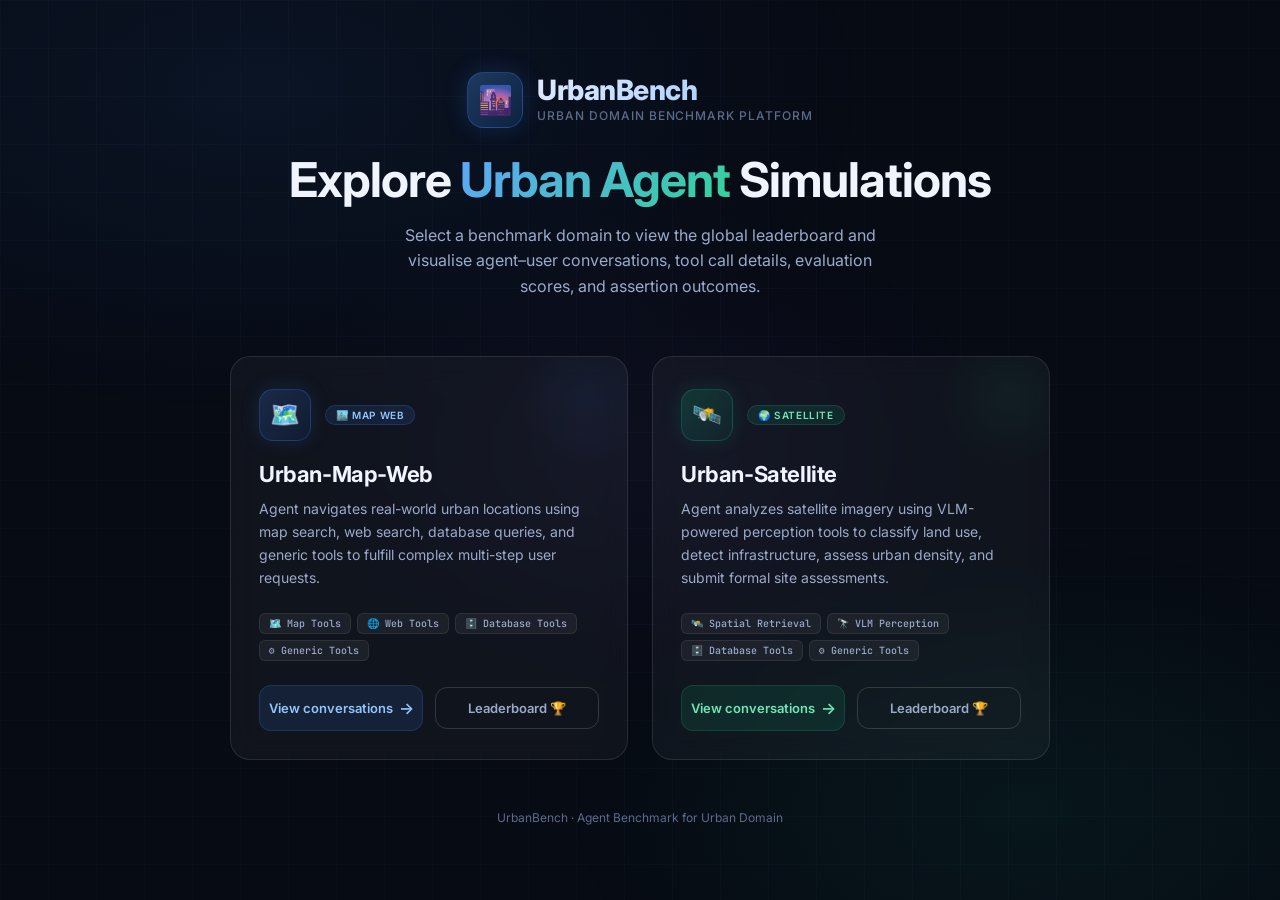
==== commit 093943d1: "update metrics" ====
--- a/index.html
+++ b/index.html
@@ -20,7 +20,7 @@
         <div class="hero-logo-icon">🌆</div>
         <div class="hero-brand">
           <div class="hero-brand-name">UrbanBench</div>
-          <div class="hero-brand-sub">Benchmark Platform</div>
+          <div class="hero-brand-sub">Urban Domain Benchmark Platform</div>
         </div>
       </div>
 
@@ -42,23 +42,21 @@
 
         <div class="card-icon-wrap">
           <div class="card-icon">🗺️</div>
-          <span class="card-badge">🏙️ Urban Map</span>
+          <span class="card-badge">🏙️ Map Web</span>
         </div>
 
         <div class="card-title">Urban-Map-Web</div>
         <p class="card-desc">
           Agent navigates real-world urban locations using map search,
-          place details, route planning, and booking APIs to fulfill
+          web search, database queries, and generic tools to fulfill
           complex multi-step user requests.
         </p>
 
         <div class="card-tools">
-          <span class="tool-pill">🗺️ text_search</span>
-          <span class="tool-pill">📍 place_details</span>
-          <span class="tool-pill">🛣️ compute_routes</span>
-          <span class="tool-pill">📅 check_availability</span>
-          <span class="tool-pill">🗄️ book_place</span>
-          <span class="tool-pill">📋 submit_report</span>
+          <span class="tool-pill">🗺️ Map Tools</span>
+          <span class="tool-pill">🌐 Web Tools</span>
+          <span class="tool-pill">🗄️ Database Tools</span>
+          <span class="tool-pill">⚙️ Generic Tools</span>
         </div>
 
         <div class="card-cta">
@@ -89,12 +87,10 @@
         </p>
 
         <div class="card-tools">
-          <span class="tool-pill">🛰️ get_satellite_tile</span>
-          <span class="tool-pill">🏙️ classify_land_use</span>
-          <span class="tool-pill">📊 analyze_density</span>
-          <span class="tool-pill">🌿 env_ratio</span>
-          <span class="tool-pill">🔭 detect_infra</span>
-          <span class="tool-pill">📋 submit_assessment</span>
+          <span class="tool-pill">🛰️ Spatial Retrieval</span>
+          <span class="tool-pill">🔭 VLM Perception</span>
+          <span class="tool-pill">🗄️ Database Tools</span>
+          <span class="tool-pill">⚙️ Generic Tools</span>
         </div>
 
         <div class="card-cta">
@@ -112,7 +108,7 @@
 
     <!-- ── Footer ────────────────────────────────────────────────────────────── -->
     <footer class="landing-footer">
-      UrbanBench · Agent Benchmark for Urban Reasoning
+      UrbanBench · Agent Benchmark for Urban Domain
     </footer>
 
   </div><!-- /.landing-wrapper -->
